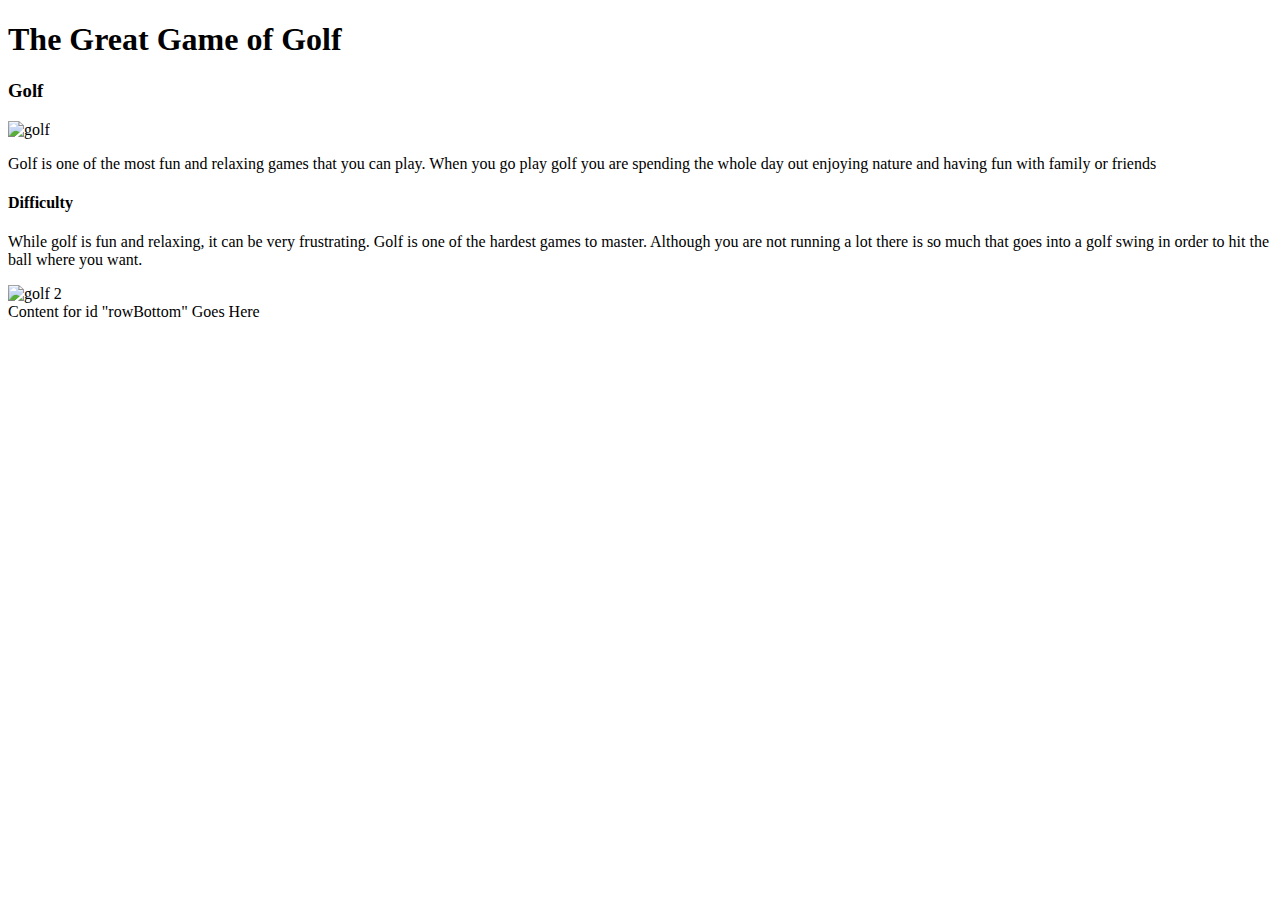
==== index.html @ abee1755 "Add files via upload" ====
<!doctype html>
<html>
<head>
<meta charset="utf-8">
<title>index.html</title>
<link href="myStyle.css" rel="stylesheet" type="text/css">
</head>

<body>
<div id="shell">
	<div id="banner"><h1>The Great Game of Golf</h1></div>
<div id="mid">
  <div id="columnLeft">
    <h3>Golf</h3>
    <img src="golf.jpg" width="80" height="80" class="imgLeft" alt="golf">
	  <p>Golf is one of the most fun and relaxing games that you can play. When you go play golf you are spending the whole day out enjoying nature and having fun with family or friends</p>
	</div>
	  <div id="columnRight">
	<h4>Difficulty</h4>
  <p> While golf is fun and relaxing, it can be very frustrating. Golf is one of the hardest games to master. Although you are not running a lot there is so much that goes into a golf swing in order to hit the ball where you want.</p> <img src="golf2.jpg" width="80" height="80" alt= "golf 2" class="imgRight">
	</div>
		  <div id="rowBottom">Content for  id "rowBottom" Goes Here</div>
	</div>
	</div>
</body>
</html>
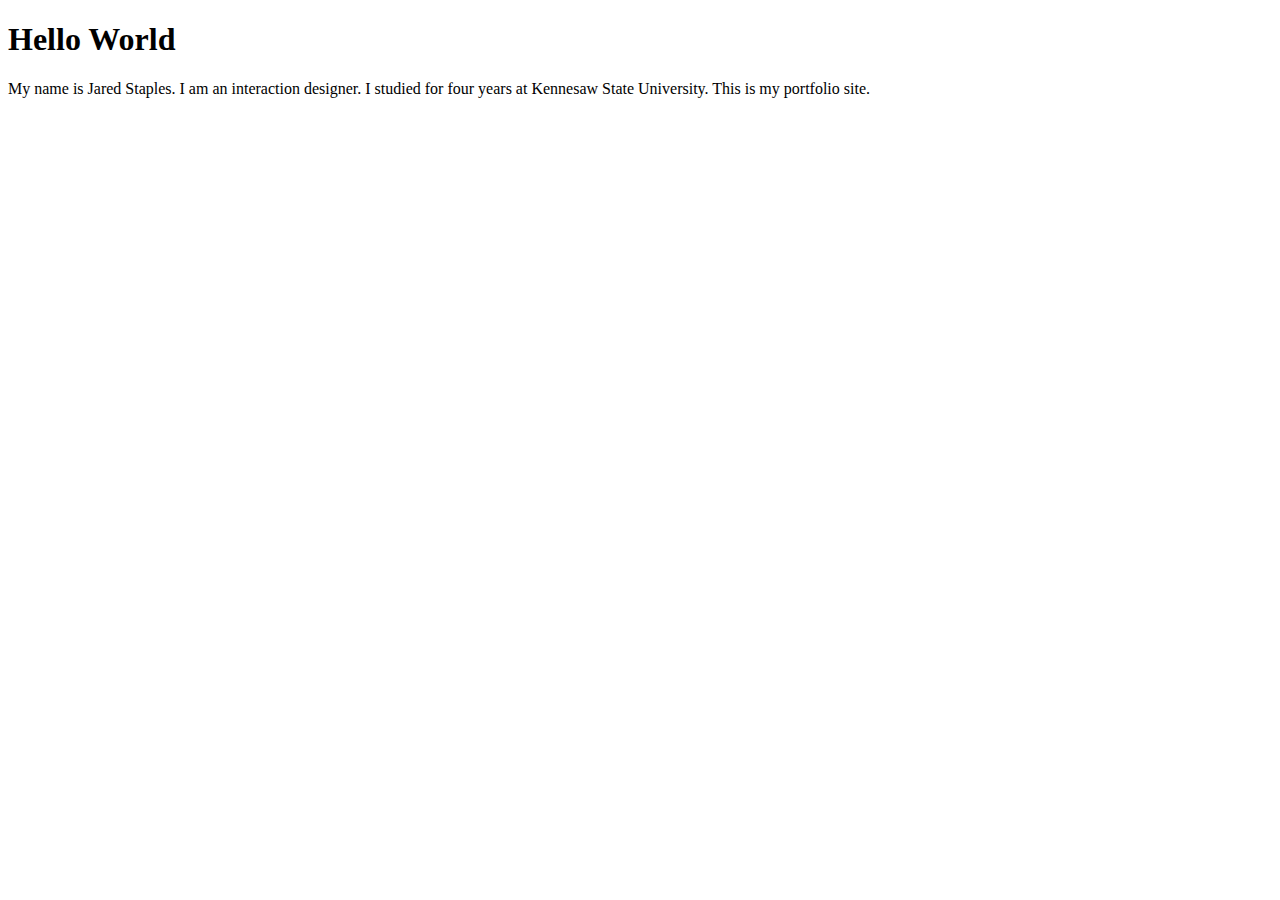
==== commit 434db7de: "Add files via upload" ====
--- a/index.html
+++ b/index.html
@@ -1,26 +1,21 @@
-<!doctype html>
-<html>
-<head>
-<meta charset="utf-8">
-<title>index.html</title>
-<link href="myStyle.css" rel="stylesheet" type="text/css">
-</head>
-
-<body>
-<div id="shell">
-	<div id="banner"><h1>The Great Game of Golf</h1></div>
-<div id="mid">
-  <div id="columnLeft">
-    <h3>Golf</h3>
-    <img src="golf.jpg" width="80" height="80" class="imgLeft" alt="golf">
-	  <p>Golf is one of the most fun and relaxing games that you can play. When you go play golf you are spending the whole day out enjoying nature and having fun with family or friends</p>
-	</div>
-	  <div id="columnRight">
-	<h4>Difficulty</h4>
-  <p> While golf is fun and relaxing, it can be very frustrating. Golf is one of the hardest games to master. Although you are not running a lot there is so much that goes into a golf swing in order to hit the ball where you want.</p> <img src="golf2.jpg" width="80" height="80" alt= "golf 2" class="imgRight">
-	</div>
-		  <div id="rowBottom">Content for  id "rowBottom" Goes Here</div>
-	</div>
-	</div>
-</body>
-</html>
+<!doctype html>
+<html>
+<head>
+<meta charset="utf-8">
+<title>Jared's Portfolio</title>
+</head>
+	<!-- Global site tag (gtag.js) - Google Analytics -->
+<script async src="https://www.googletagmanager.com/gtag/js?id=UA-178401147-1"></script>
+<script>
+  window.dataLayer = window.dataLayer || [];
+  function gtag(){dataLayer.push(arguments);}
+  gtag('js', new Date());
+
+  gtag('config', 'UA-178401147-1');
+</script>
+
+<body>
+	<h1> Hello World</h1>
+	<p> My name is Jared Staples. I am an interaction designer. I studied for four years at Kennesaw State University. This is my portfolio site.</p>
+</body>
+</html>
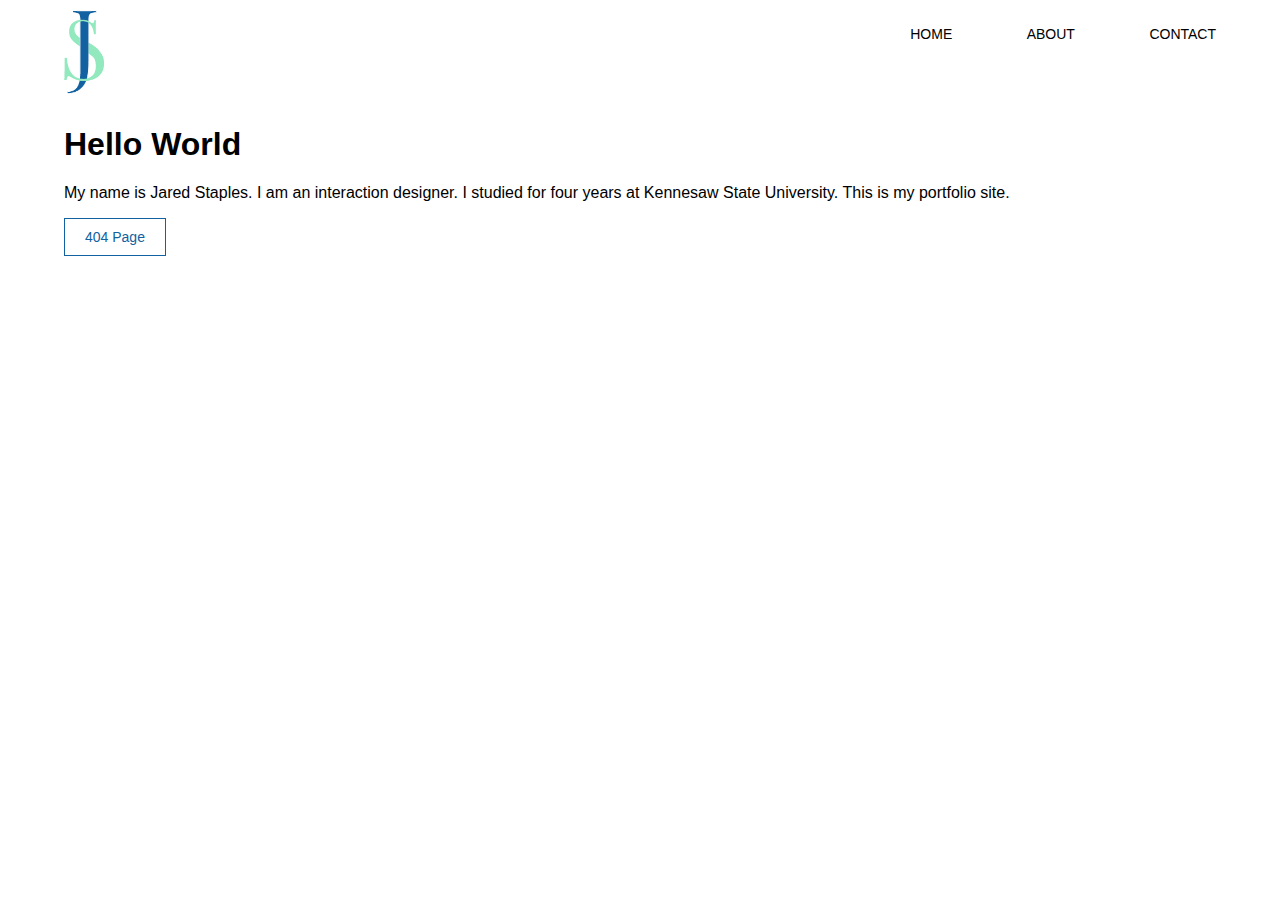
==== commit 60e8405c: "Add files via upload" ====
--- a/index.html
+++ b/index.html
@@ -1,6 +1,7 @@
 <!doctype html>
 <html>
 <head>
+  <link rel="stylesheet" href="style.css">
 <meta charset="utf-8">
 <title>Jared's Portfolio</title>
 </head>
@@ -15,7 +16,27 @@
 </script>
 
 <body>
+  <header>
+    <div class="container">
+
+  <img src="Mylogo.png" width="40' height="40" alt="Logo" class="Logo">
+
+  <nav>
+    <ul>
+      <li> <a href="">Home</a></li>
+      <li> <a href="">About</a></li>
+      <li> <a href="">Contact</a></li>
+      </ul>
+    </nav>
+
+        </div>
+  </header>
+  <div class="container">
 	<h1> Hello World</h1>
 	<p> My name is Jared Staples. I am an interaction designer. I studied for four years at Kennesaw State University. This is my portfolio site.</p>
+  <div class="btn">
+            <a href="404.html"<button class="button">404 Page</button></a>
+            </div>
+</div>
 </body>
 </html>
--- a/style.css
+++ b/style.css
@@ -0,0 +1,116 @@
+body {
+  margin: 0;
+  background: white;
+  font-family: helvetica;
+}
+
+.container{
+  width: 90%;
+  margin: 0 auto;
+}
+
+header {
+  background: white;
+}
+
+header::after {
+content: '';
+display: table;
+clear: both;
+}
+
+.Logo {
+  float: left;
+  padding: 10px 0;
+}
+
+nav {
+  float: right;
+}
+
+nav ul {
+  margin: 0;
+  padding: 0;
+  list-style: none;
+}
+
+nav li {
+  display: inline-block;
+  margin-left: 70px;
+  padding-top: 25px;
+
+  position: relative;
+}
+
+nav a {
+  color: black;
+  text-decoration: none;
+  text-transform: uppercase;
+  font-size: 14px;
+}
+
+nav a:hover {
+  color: #1261a0;
+}
+
+nav a::before {
+  content: '';
+  display: block;
+  height: 5px;
+  width: 100%;
+  background-color: #1261a0;
+
+  position: absolute;
+  top: 0;
+  width: 0%;
+
+  transition: all ease-in-out 200ms;
+
+}
+
+nav a:hover::before {
+  width: 100%;
+}
+
+.flex-container {
+  display: flex;
+  padding-top: 100px;
+}
+
+.main-content {
+  flex: 1;
+}
+
+.main-content img {
+  float: right;
+  padding-right: 150px;
+  padding-top: 20px;
+}
+
+.sidebar {
+  flex: 1;
+  padding-right: 100px;
+}
+
+.btn {
+  padding-top: 10px;
+  margin-left: -10px;
+}
+
+.button {
+  border:  1px solid #1261a0;
+  background: none;
+  padding: 10px 20px;
+  font-size: 14px;
+  font-family: helvetica;
+  cursor: pointer;
+  margin: 10px;
+  text-decoration: none;
+  color: #1261a0;
+}
+
+.button:hover {
+  background-color: #1261a0;
+  color: white;
+  transition: all ease-in-out 200ms;
+}
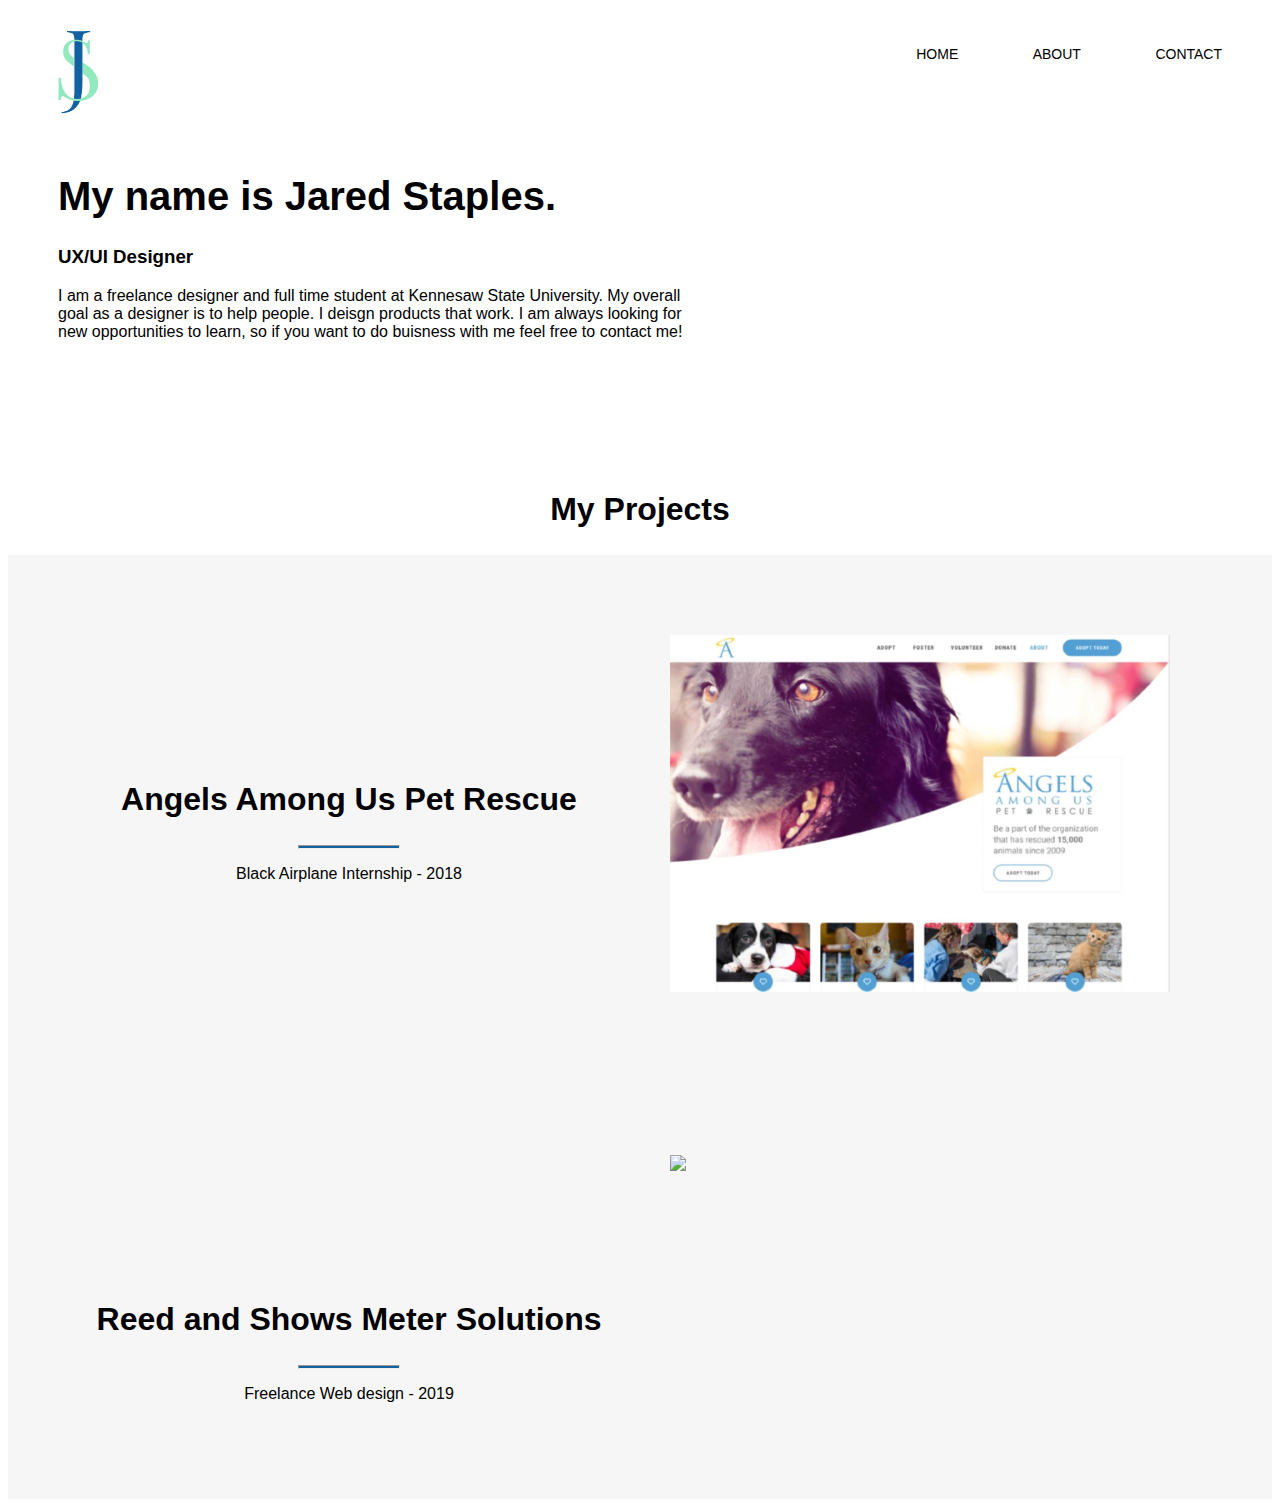
==== commit 5d8ce6ce: "Add files via upload" ====
--- a/index.html
+++ b/index.html
@@ -17,26 +17,44 @@
 
 <body>
   <header>
-    <div class="container">
+    <div class="Headcontainer">
 
   <img src="Mylogo.png" width="40' height="40" alt="Logo" class="Logo">
 
   <nav>
     <ul>
-      <li> <a href="">Home</a></li>
+      <li> <a href="index.html">Home</a></li>
       <li> <a href="">About</a></li>
       <li> <a href="">Contact</a></li>
       </ul>
     </nav>
-
         </div>
   </header>
-  <div class="container">
-	<h1> Hello World</h1>
-	<p> My name is Jared Staples. I am an interaction designer. I studied for four years at Kennesaw State University. This is my portfolio site.</p>
-  <div class="btn">
-            <a href="404.html"<button class="button">404 Page</button></a>
-            </div>
-</div>
+  <div class="Section1">
+<h1>My name is Jared Staples.</h1>
+<h3>UX/UI Designer</h3>
+<p>I am a freelance designer and full time student at Kennesaw State University. My overall goal as a designer is to help people. I deisgn products that work. I am always looking for new opportunities to learn, so if you want to do buisness with me feel free to contact me! </p>
+  </div>
+  <h2>My Projects</h2>
+  <div class="holdingcontainer">
+    <div class="internalcontainerL">
+<h2>Angels Among Us Pet Rescue</h2>
+
+<hr>
+
+<p>Black Airplane Internship - 2018</p>
+    </div>
+    <div class="internalcontainerR"><img src="Project1.png"></div>
+  </div>
+  <div class="holdingcontainer">
+    <div class="internalcontainerL">
+<h2>Reed and Shows Meter Solutions</h2>
+
+<hr>
+
+<p>Freelance Web design - 2019</p>
+    </div>
+    <div class="internalcontainerR"><img src="Project2.png"></div>
+  </div>
 </body>
 </html>
--- a/style.css
+++ b/style.css
@@ -1,13 +1,49 @@
 body {
-  margin: 0;
   background: white;
   font-family: helvetica;
 }
+.Headcontainer{
+  margin-top: 20px;
+  margin-left: 50px;
+  margin-right: 50px;
+}
 
-.container{
-  width: 90%;
-  margin: 0 auto;
+.Section1{
+  margin-left: 50px;
+  margin-right: 50px;
+  margin-bottom: 150px;
+  margin-top: 50px;
+  width: 50%
 }
+
+.Section1 h1{
+  font-size: 40px;
+}
+
+.holdingcontainer{
+  width: 100%;
+  display: flex;
+  padding: 50px;
+  box-sizing: border-box;
+  flex-direction: row;
+  background-color: #f6f6f6;
+  height: auto;
+}
+
+.internalcontainerL{
+  flex: 1;
+  padding: 30px;
+  font-family: helvetica;
+  padding-top: 150px;
+}
+
+.internalcontainerR{
+  flex: 1;
+  padding: 30px;
+  font-size: 12px;
+  font-family: helvetica;
+}
+
 
 header {
   background: white;
@@ -114,3 +150,22 @@
   color: white;
   transition: all ease-in-out 200ms;
 }
+
+hr {
+  background-color: #1261a0;
+  height: 2px;
+  width: 100px;
+}
+
+.holdingcontainer p{
+  text-align: center;
+}
+.holdingcontainer h2{
+  text-align: center;
+
+}
+
+h2{
+text-align: center;
+font-size: 32px;
+}
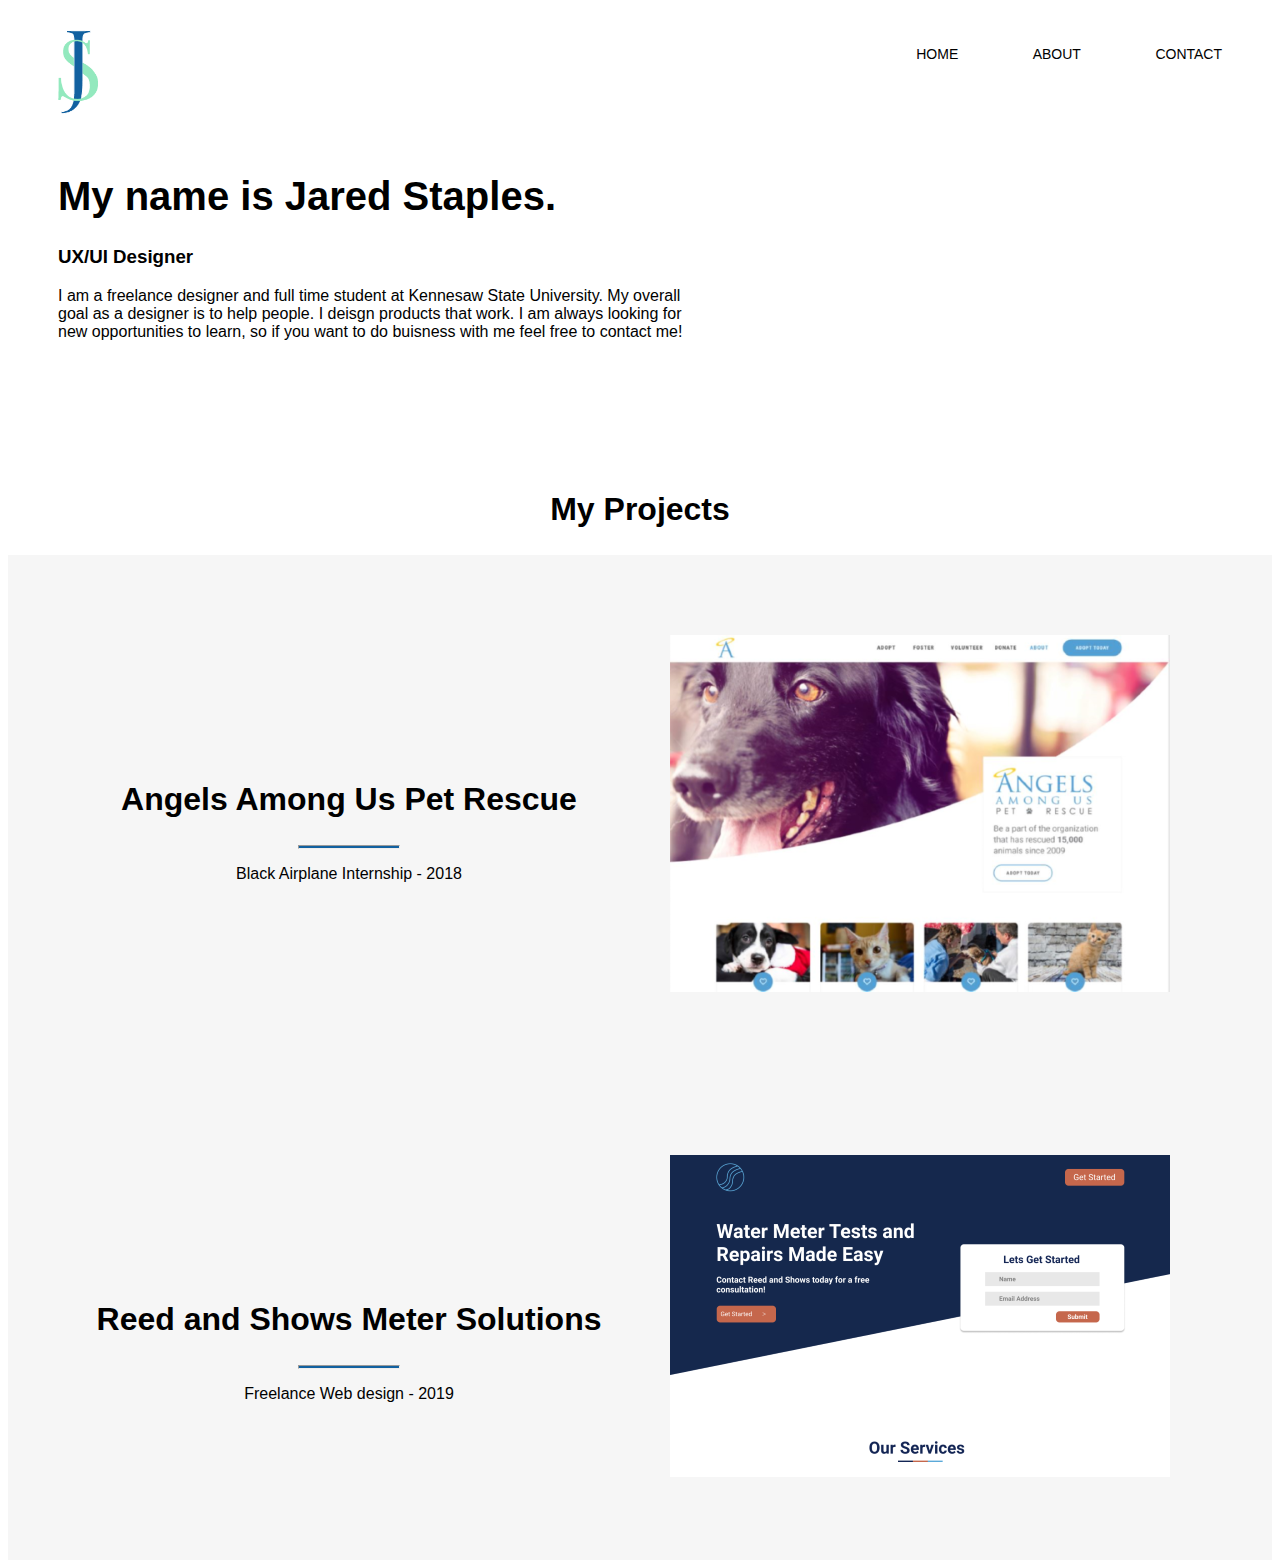
==== commit da3df777: "Update index.html" ====
--- a/index.html
+++ b/index.html
@@ -54,7 +54,7 @@
 
 <p>Freelance Web design - 2019</p>
     </div>
-    <div class="internalcontainerR"><img src="Project2.png"></div>
+    <div class="internalcontainerR"><img src="Project2.PNG"></div>
   </div>
 </body>
 </html>
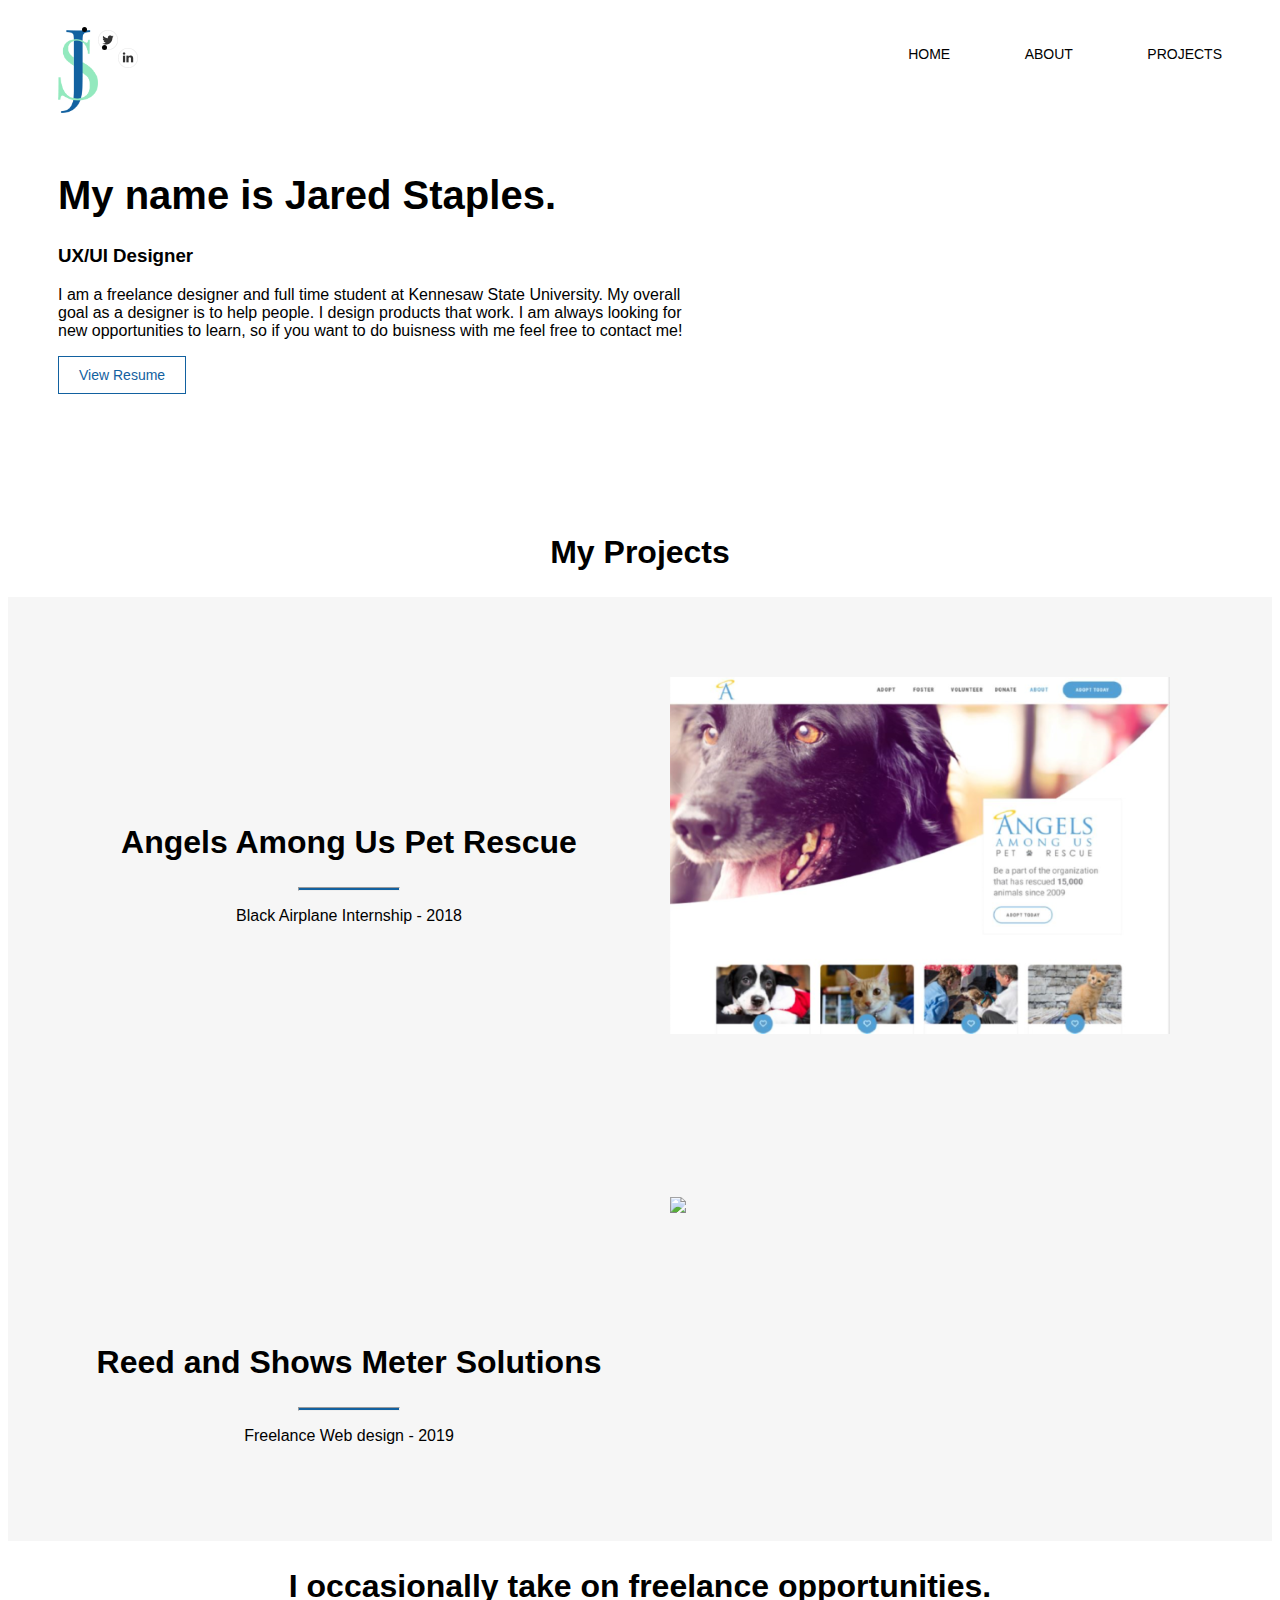
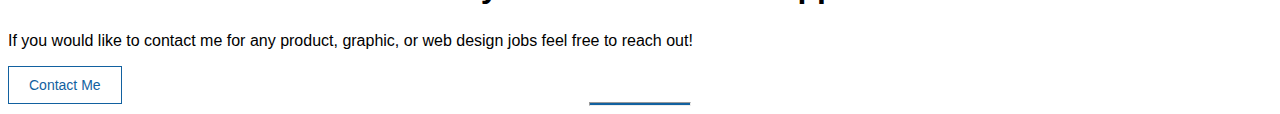
==== commit af25fc03: "Add files via upload" ====
--- a/index.html
+++ b/index.html
@@ -16,25 +16,35 @@
 </script>
 
 <body>
+  <div class="background">
   <header>
     <div class="Headcontainer">
-
-  <img src="Mylogo.png" width="40' height="40" alt="Logo" class="Logo">
-
-  <nav>
+<div class="logo">
+  <a href="index.html"><img src="Mylogo.png" width="40' height="40" alt="Logo" class="Logo"></a>
+</div>
+    <nav>
     <ul>
       <li> <a href="index.html">Home</a></li>
-      <li> <a href="">About</a></li>
-      <li> <a href="">Contact</a></li>
+      <li> <a href="about.html">About</a></li>
+      <li> <a href="projects.html">Projects</a></li>
       </ul>
     </nav>
+    <div class="sociallinks">
+      <li><a href="https://twitter.com/Jared_Staples27"><img src="twitter.png"  alt="Logo" class="Logo"></a></li>
+      <li><a href="https://www.linkedin.com/in/jared-staples-21b7411a4/"><img src="linkedin.png" alt="Logo" class="Logo"></a></li>
+    </div>
         </div>
   </header>
   <div class="Section1">
 <h1>My name is Jared Staples.</h1>
 <h3>UX/UI Designer</h3>
-<p>I am a freelance designer and full time student at Kennesaw State University. My overall goal as a designer is to help people. I deisgn products that work. I am always looking for new opportunities to learn, so if you want to do buisness with me feel free to contact me! </p>
+<p>I am a freelance designer and full time student at Kennesaw State University. My overall goal as a designer is to help people. I design products that work. I am always looking for new opportunities to learn, so if you want to do buisness with me feel free to contact me! </p>
+<div class="btn">
+          <a href="My resume.pdf"<button class="button">View Resume</button></a>
+          </div>
   </div>
+</div>
+<div class="Section2">
   <h2>My Projects</h2>
   <div class="holdingcontainer">
     <div class="internalcontainerL">
@@ -54,7 +64,16 @@
 
 <p>Freelance Web design - 2019</p>
     </div>
-    <div class="internalcontainerR"><img src="Project2.PNG"></div>
+    <div class="internalcontainerR"><img src="Project2.png"></div>
   </div>
+</div>
+<footer>
+  <h2>I occasionally take on freelance opportunities.</h2>
+  <p>If you would like to contact me for any product, graphic, or web design jobs feel free to reach out!</p>
+  <div class="btn">
+            <a href="index.html"<button class="button">Contact Me</button></a>
+            </div>
+            <hr></hr>
+</footer>
 </body>
 </html>
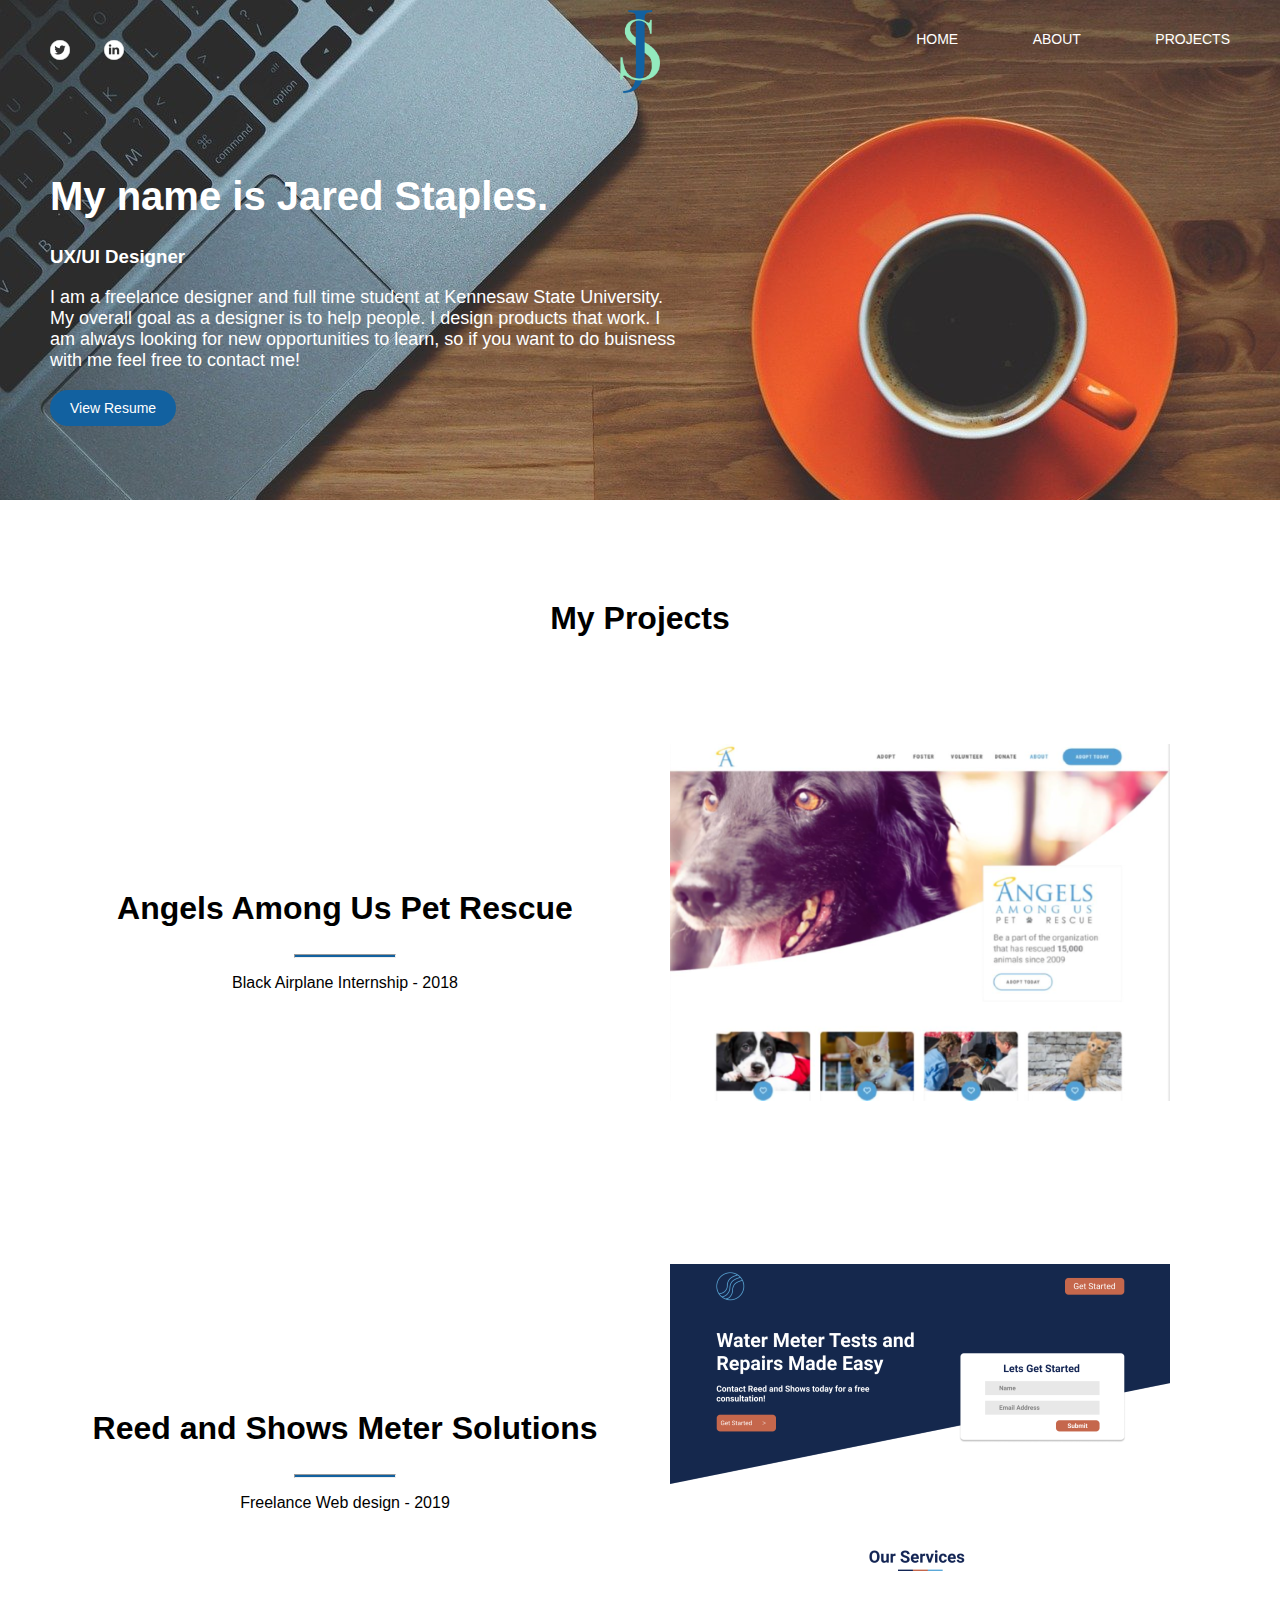
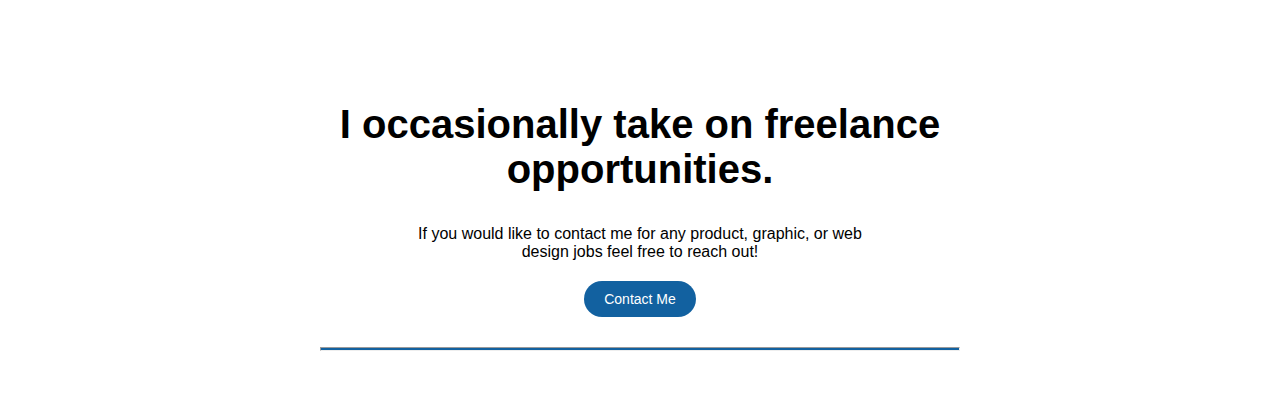
==== commit 4aefbecf: "Update index.html" ====
--- a/index.html
+++ b/index.html
@@ -64,7 +64,7 @@
 
 <p>Freelance Web design - 2019</p>
     </div>
-    <div class="internalcontainerR"><img src="Project2.png"></div>
+    <div class="internalcontainerR"><img src="Project.png"></div>
   </div>
 </div>
 <footer>
--- a/style.css
+++ b/style.css
@@ -1,23 +1,51 @@
 body {
-  background: white;
-  font-family: helvetica;
+  font-family: helvetica;
+}
+
+html, body{
+  margin: 0;
+  height: 100%;
 }
 .Headcontainer{
-  margin-top: 20px;
   margin-left: 50px;
   margin-right: 50px;
+}
+.Headcontainer2{
+  margin-left: 50px;
+  margin-right: 50px;
+}
+
+.background{
+  background-image: url("background.jpg");
+  width: auto;
+  height: 500px;
 }
 
 .Section1{
   margin-left: 50px;
   margin-right: 50px;
   margin-bottom: 150px;
-  margin-top: 50px;
+  margin-top: 100px;
   width: 50%
 }
 
 .Section1 h1{
   font-size: 40px;
+  color: white;
+}
+
+.Section1 h3{
+  color: white;
+}
+
+.Section1 p{
+  font-size: 18px;
+  width: 100%;
+  color: white;
+}
+
+.Section2{
+margin-top: 100px;
 }
 
 .holdingcontainer{
@@ -26,15 +54,28 @@
   padding: 50px;
   box-sizing: border-box;
   flex-direction: row;
-  background-color: #f6f6f6;
   height: auto;
 }
+.holdingcontainer2{
+  width: 100%;
+  display: flex;
+  padding: 50px;
+  box-sizing: border-box;
+  flex-direction: row;
+  height: auto;
+  margin-top: 50px;
+}
 
 .internalcontainerL{
   flex: 1;
   padding: 30px;
   font-family: helvetica;
   padding-top: 150px;
+}
+.internalcontainerL2{
+  flex: 1;
+  padding: 30px;
+  font-family: helvetica;
 }
 
 .internalcontainerR{
@@ -43,10 +84,15 @@
   font-size: 12px;
   font-family: helvetica;
 }
-
+.internalcontainerR2{
+  flex: 1;
+  padding: 30px;
+  font-size: 12px;
+  font-family: helvetica;
+}
 
 header {
-  background: white;
+
 }
 
 header::after {
@@ -73,23 +119,61 @@
 nav li {
   display: inline-block;
   margin-left: 70px;
-  padding-top: 25px;
+  padding-top: 30px;
 
   position: relative;
 }
-
-nav a {
+.sociallinks{
+  padding-top:30px;
+}
+
+.sociallinks li{
+  display: inline-block;
+  margin-right: 30px;
+  list-style: none;
+}
+
+.Headcontainer nav a {
+  color: white;
+  text-decoration: none;
+  text-transform: uppercase;
+  font-size: 14px;
+}
+
+.Headcontainer nav a:hover {
+  color: #93e9be;
+}
+
+.Headcontainer nav a::before {
+  content: '';
+  display: block;
+  height: 5px;
+  width: 100%;
+  background-color: #1261a0;
+
+  position: absolute;
+  top: 0;
+  width: 0%;
+
+  transition: all ease-in-out 200ms;
+
+}
+
+.Headcontainer2 nav a:hover::before {
+  width: 100%;
+}
+.Headcontainer2 nav a {
   color: black;
   text-decoration: none;
   text-transform: uppercase;
   font-size: 14px;
 }
 
-nav a:hover {
-  color: #1261a0;
-}
-
-nav a::before {
+.Headcontainer2 nav a:hover {
+  color: #93e9be;
+}
+
+.Headcontainer2 nav a::before {
   content: '';
   display: block;
   height: 5px;
@@ -104,7 +188,11 @@
 
 }
 
-nav a:hover::before {
+.Headcontainer2 nav a:hover::before {
+  width: 100%;
+}
+
+.Headcontainer nav a:hover::before {
   width: 100%;
 }
 
@@ -134,27 +222,35 @@
 }
 
 .button {
-  border:  1px solid #1261a0;
-  background: none;
+  background: #1261a0;
   padding: 10px 20px;
   font-size: 14px;
   font-family: helvetica;
   cursor: pointer;
   margin: 10px;
   text-decoration: none;
+  color: white;
+  border-radius: 30px;
+}
+
+.button:hover {
+  background-color: white;
   color: #1261a0;
-}
-
-.button:hover {
+  transition: all ease-in-out 200ms;
+  border: 1px solid #1261a0;
+}
+
+.holdingcontainer hr {
   background-color: #1261a0;
-  color: white;
-  transition: all ease-in-out 200ms;
+  height: 2px;
+  width: 100px;
 }
 
 hr {
   background-color: #1261a0;
   height: 2px;
-  width: 100px;
+  margin:auto;
+  margin-top: 20px;
 }
 
 .holdingcontainer p{
@@ -162,10 +258,46 @@
 }
 .holdingcontainer h2{
   text-align: center;
-
 }
 
 h2{
 text-align: center;
 font-size: 32px;
 }
+
+.holdingcontainer2 p{
+  font-size: 24px;
+}
+.holdingcontainer2 h3{
+  font-size: 30px;
+}
+
+footer{
+  width: 50%;
+  margin:auto;
+  height: 300px;
+}
+
+footer h2{
+  font-size: 40px;
+}
+
+footer p{
+  text-align: center;
+  width: 75%;
+  margin: auto;
+}
+
+footer .btn{
+  margin: auto;
+  display: flex; justify-content: center;
+  background-color: white;
+}
+
+.logo{
+  position: absolute;
+	left: 50%;
+	-webkit-transform: translateX(-50%);
+	        transform: translateX(-50%);
+	z-index: 200;
+}
